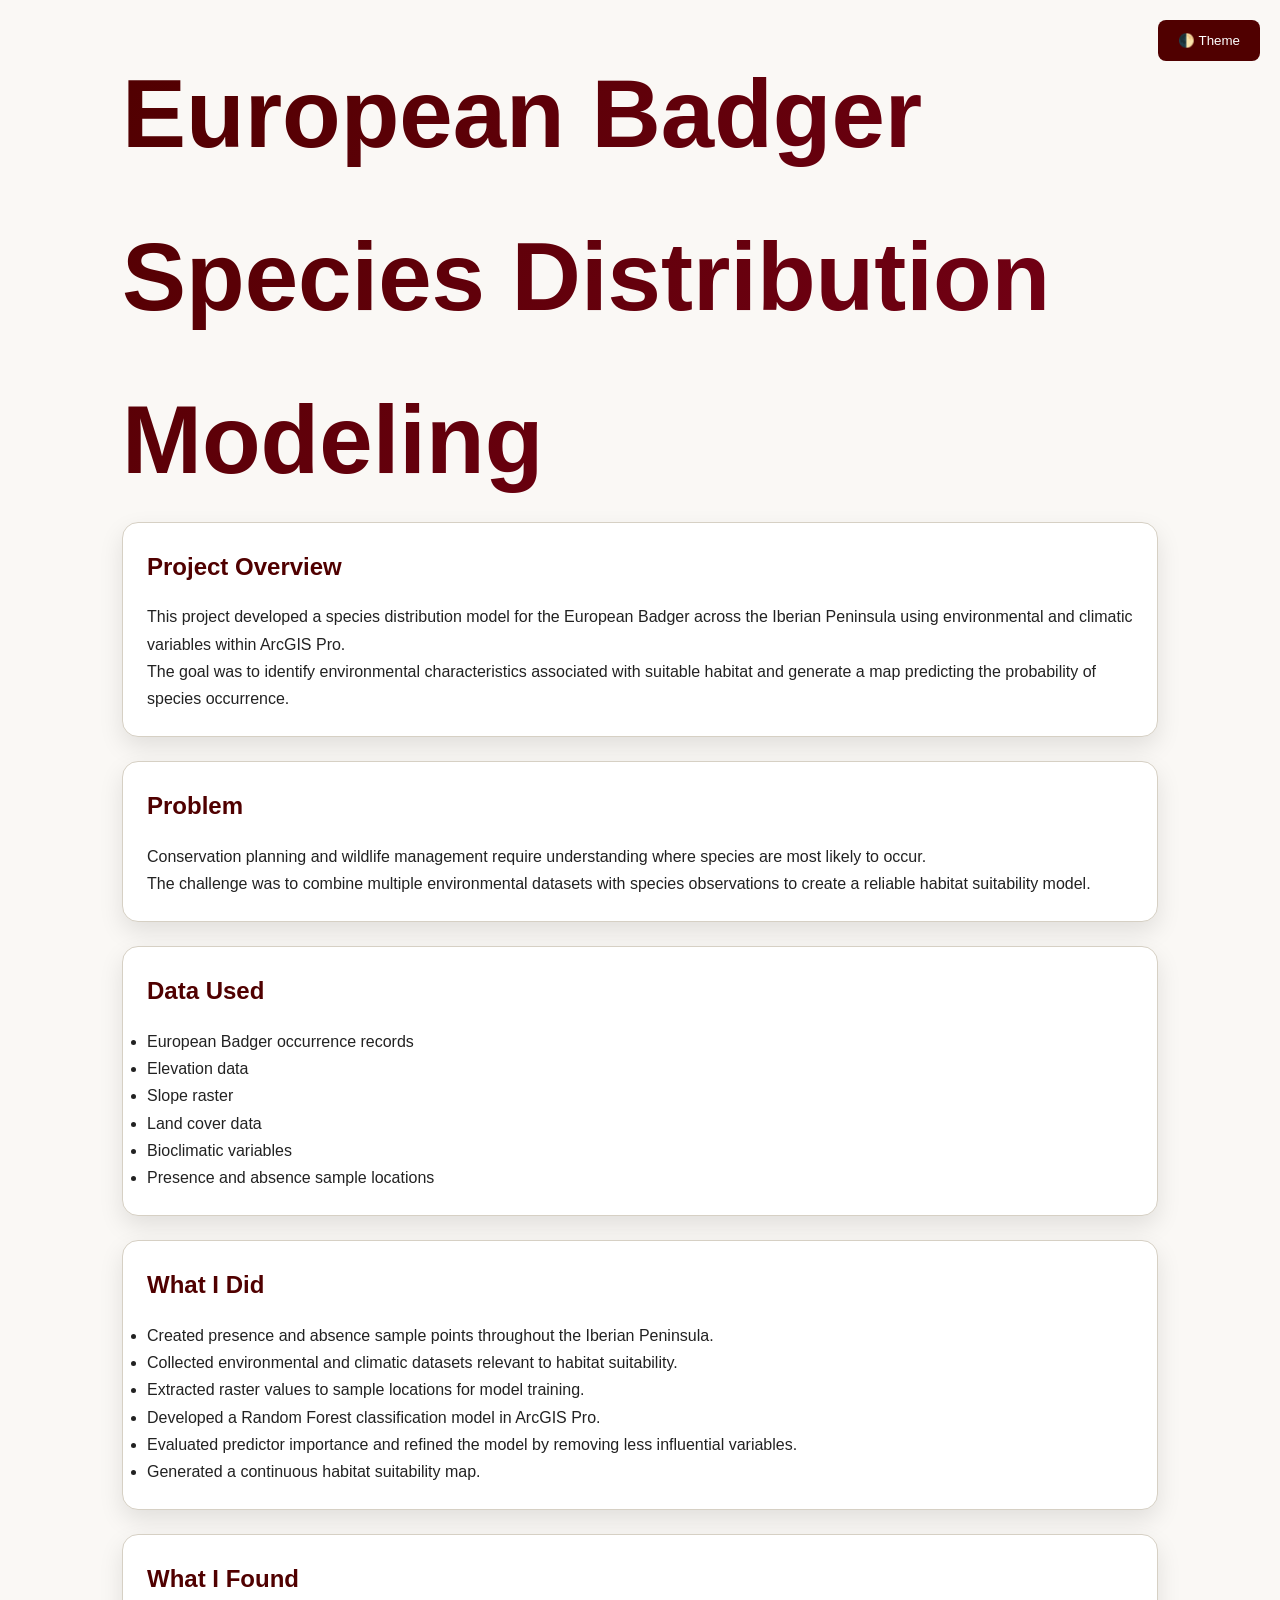
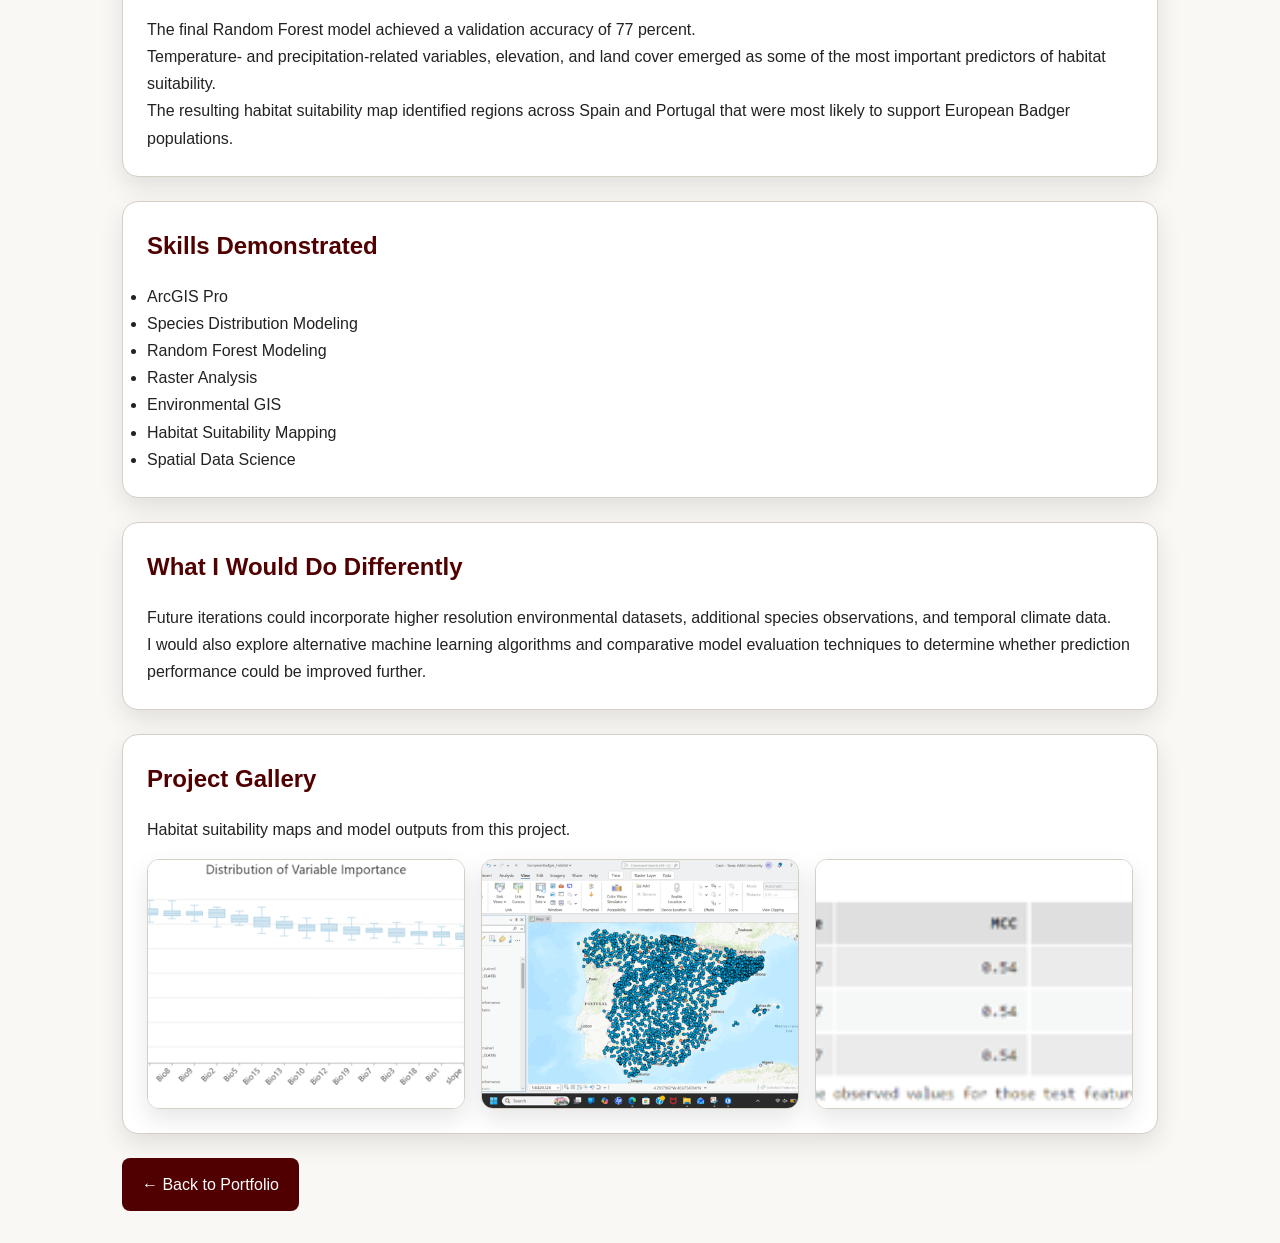
==== projects/badger-sdm.html @ 77e2843a "Updated to new site, included images" ====
<!DOCTYPE html>
<html lang="en">
	<head>
		<meta charset="UTF-8">
		<meta name="viewport" content="width=device-width, initial-scale=1.0">

		<title>European Badger Species Distribution Modeling</title>

		<link rel="stylesheet" href="../css/styles.css">
	</head>

	<body>

		<button
			class="theme-toggle"
			onclick="toggleTheme()">
			🌓 Theme
		</button>

		<div class="container">

			<h1 class="hero-name">
				European Badger Species Distribution Modeling
			</h1>

			<div class="project-section">

				<h2>Project Overview</h2>

				<p>
					This project developed a species distribution model
					for the European Badger across the Iberian Peninsula
					using environmental and climatic variables within
					ArcGIS Pro.
				</p>

				<p>
					The goal was to identify environmental characteristics
					associated with suitable habitat and generate a
					map predicting the probability of species occurrence.
				</p>

			</div>

			<div class="project-section">

				<h2>Problem</h2>

				<p>
					Conservation planning and wildlife management
					require understanding where species are most likely
					to occur.
				</p>

				<p>
					The challenge was to combine multiple environmental
					datasets with species observations to create a
					reliable habitat suitability model.
				</p>

			</div>

			<div class="project-section">

				<h2>Data Used</h2>

				<ul>
					<li>European Badger occurrence records</li>
					<li>Elevation data</li>
					<li>Slope raster</li>
					<li>Land cover data</li>
					<li>Bioclimatic variables</li>
					<li>Presence and absence sample locations</li>
				</ul>

			</div>

			<div class="project-section">

				<h2>What I Did</h2>

				<ul>
					<li>
						Created presence and absence sample points
						throughout the Iberian Peninsula.
					</li>

					<li>
						Collected environmental and climatic
						datasets relevant to habitat suitability.
					</li>

					<li>
						Extracted raster values to sample
						locations for model training.
					</li>

					<li>
						Developed a Random Forest classification
						model in ArcGIS Pro.
					</li>

					<li>
						Evaluated predictor importance and refined
						the model by removing less influential variables.
					</li>

					<li>
						Generated a continuous habitat suitability map.
					</li>
				</ul>

			</div>

			<div class="project-section">

				<h2>What I Found</h2>

				<p>
					The final Random Forest model achieved a
					validation accuracy of 77 percent.
				</p>

				<p>
					Temperature- and precipitation-related variables,
					elevation, and land cover emerged as some of
					the most important predictors of habitat suitability.
				</p>

				<p>
					The resulting habitat suitability map identified
					regions across Spain and Portugal that were most
					likely to support European Badger populations.
				</p>

			</div>

			<div class="project-section">

				<h2>Skills Demonstrated</h2>

				<ul>
					<li>ArcGIS Pro</li>
					<li>Species Distribution Modeling</li>
					<li>Random Forest Modeling</li>
					<li>Raster Analysis</li>
					<li>Environmental GIS</li>
					<li>Habitat Suitability Mapping</li>
					<li>Spatial Data Science</li>
				</ul>

			</div>

			<div class="project-section">

				<h2>What I Would Do Differently</h2>

				<p>
					Future iterations could incorporate higher
					resolution environmental datasets, additional
					species observations, and temporal climate data.
				</p>

				<p>
					I would also explore alternative machine learning
					algorithms and comparative model evaluation
					techniques to determine whether prediction
					performance could be improved further.
				</p>

			</div>
<div class="project-section">

	<h2>Project Gallery</h2>

	<p>
		Habitat suitability maps and model outputs
		from this project.
	</p>

	<div class="gallery-grid">

		<img
			src="../assets/badger/image1.png"
			alt="Badger Project Image 1"
			class="gallery-image">

		<img
			src="../assets/badger/image2.png"
			alt="Badger Project Image 2"
			class="gallery-image">

		<img
			src="../assets/badger/image3.png"
			alt="Badger Project Image 3"
			class="gallery-image">

	</div>

</div>
			<p>
				<a class="button" href="../index.html">
					← Back to Portfolio
				</a>
			</p>

		</div>

		<script src="../js/theme.js"></script>

	</body>
</html>
---- css/styles.css ----
:root {
	--tamu-maroon: #500000;
	--tamu-maroon-light: #7a0019;
	--cream: #f7f3eb;

	--bg: #faf8f5;
	--card: #ffffff;
	--text: #222222;
	--border: #d6d0c4;

	--shadow: 0 10px 25px rgba(0,0,0,.1);
}

[data-theme="dark"] {
	--bg: #151515;
	--card: #222222;
	--text: #f0f0f0;
	--border: #383838;
}

* {
	box-sizing: border-box;
	margin: 0;
	padding: 0;
}

html {
	scroll-behavior: smooth;
}

body {
	font-family: "Segoe UI", sans-serif;
	background: var(--bg);
	color: var(--text);
	line-height: 1.7;
	transition: .25s;
}

.container {
	max-width: 1100px;
	margin: auto;
	padding: 2rem;
}

.hero {
	text-align: center;
	padding: 5rem 1rem 3rem;
}

.hero-name {
	font-size: clamp(3rem, 8vw, 6rem);
	font-weight: 800;

	background: linear-gradient(
		135deg,
		var(--tamu-maroon),
		var(--tamu-maroon-light)
	);

	-webkit-background-clip: text;
	-webkit-text-fill-color: transparent;
	background-clip: text;
}

.subtitle {
	font-size: 1.1rem;
	margin-top: .5rem;
}

section {
	margin-bottom: 3rem;
}

h2 {
	color: var(--tamu-maroon);
	margin-bottom: 1rem;
}

[data-theme="dark"] h2 {
	color: #d6a46a;
}

.project-grid {
	display: grid;
	grid-template-columns: repeat(auto-fit, minmax(280px, 1fr));
	gap: 1.5rem;
}

.project-card {
	display: block;
	text-decoration: none;
	color: white;

	padding: 1.5rem;
	border-radius: 18px;

	background: linear-gradient(
		135deg,
		var(--tamu-maroon),
		var(--tamu-maroon-light)
	);

	box-shadow: var(--shadow);

	transition: .25s;
}

.project-card:hover {
	transform: translateY(-5px);
}

.project-card h3 {
	margin-bottom: .75rem;
}

.project-section {
	background: var(--card);
	border: 1px solid var(--border);
	border-radius: 16px;
	padding: 1.5rem;
	margin-bottom: 1.5rem;
	box-shadow: var(--shadow);
}

a {
	color: var(--tamu-maroon);
}

[data-theme="dark"] a {
	color: #d6a46a;
}

.button,
.theme-toggle {
	border: none;
	cursor: pointer;
	background: var(--tamu-maroon);
	color: white;
	padding: .8rem 1.25rem;
	border-radius: 8px;
	text-decoration: none;
	display: inline-block;
}

.theme-toggle {
	position: fixed;
	top: 20px;
	right: 20px;
	z-index: 100;
}

.resume-box {
	background: var(--card);
	border: 1px solid var(--border);
	border-radius: 16px;
	padding: 1.5rem;
}

footer {
	text-align: center;
	padding: 2rem;
}
.gallery-grid {
	display: grid;
	grid-template-columns: repeat(
		auto-fit,
		minmax(250px, 1fr)
	);
	gap: 1rem;
	margin-top: 1rem;
}

.gallery-image {
	width: 100%;
	height: 250px;
	object-fit: cover;
	border-radius: 12px;
	border: 1px solid var(--border);
	box-shadow: var(--shadow);
	transition: transform .2s ease;
}

.gallery-image:hover {
	transform: translateY(-4px);
}
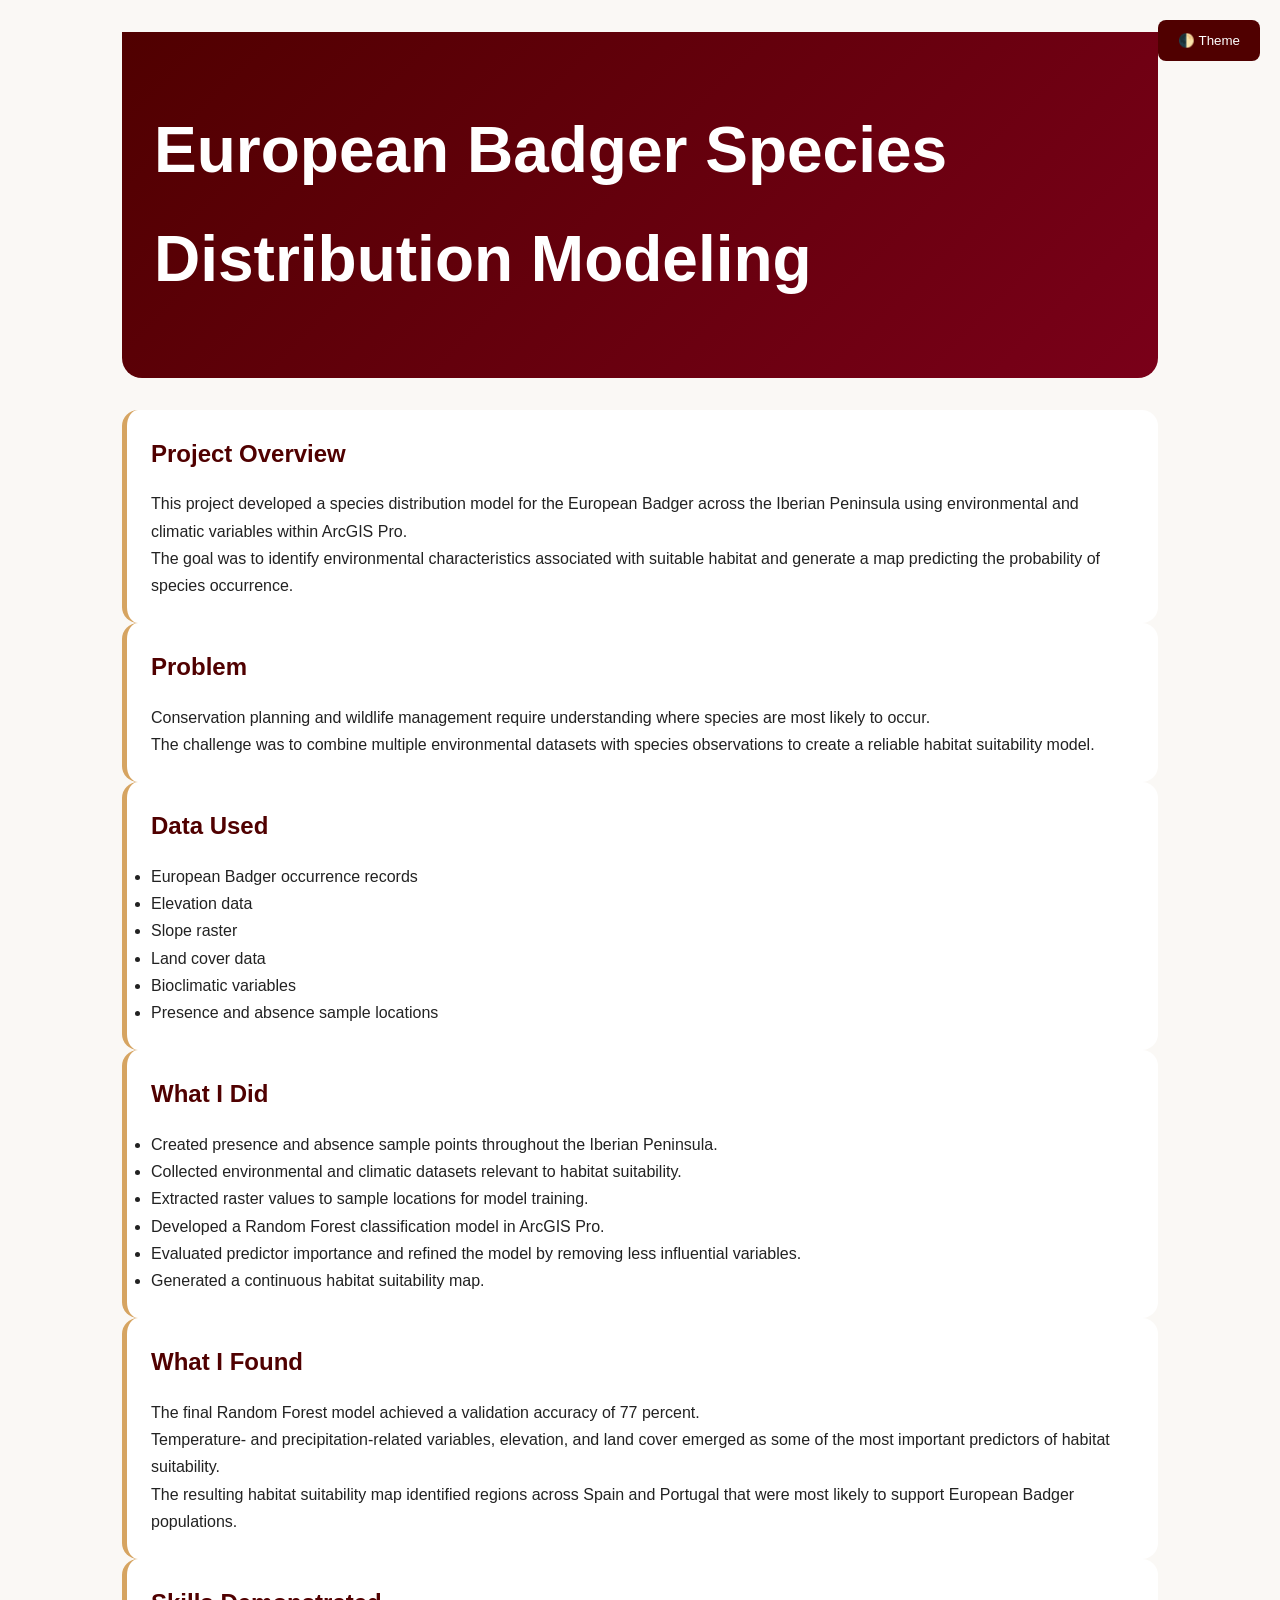
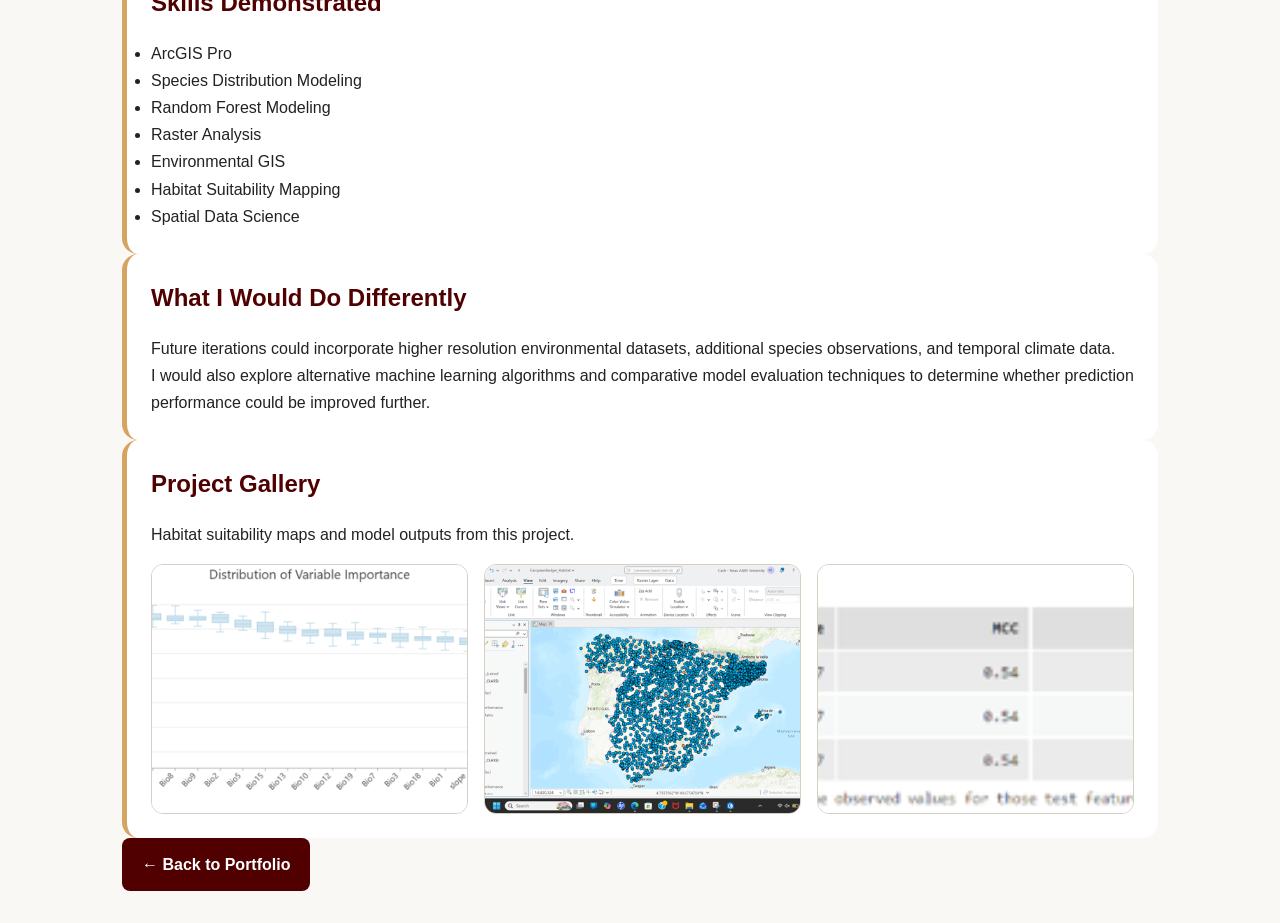
==== commit bb97f7f3: "Change styling" ====
--- a/projects/badger-sdm.html
+++ b/projects/badger-sdm.html
@@ -18,11 +18,11 @@
 		</button>
 
 		<div class="container">
-
-			<h1 class="hero-name">
-				European Badger Species Distribution Modeling
-			</h1>
-
+			<header class="project-hero">
+				<h1>
+					European Badger Species 						Distribution Modeling
+				</h1>
+			</header>
 			<div class="project-section">
 
 				<h2>Project Overview</h2>
--- a/css/styles.css
+++ b/css/styles.css
@@ -1,20 +1,21 @@
 :root {
+
 	--tamu-maroon: #500000;
 	--tamu-maroon-light: #7a0019;
-	--cream: #f7f3eb;
+
+	--tamu-gold: #d6a461;
 
 	--bg: #faf8f5;
 	--card: #ffffff;
 	--text: #222222;
 	--border: #d6d0c4;
-
-	--shadow: 0 10px 25px rgba(0,0,0,.1);
 }
 
 [data-theme="dark"] {
-	--bg: #151515;
-	--card: #222222;
-	--text: #f0f0f0;
+
+	--bg: #121212;
+	--card: #1f1f1f;
+	--text: #f5f5f5;
 	--border: #383838;
 }
 
@@ -43,23 +44,29 @@
 }
 
 .hero {
+	background: linear-gradient(
+		135deg,
+		#500000,
+		#7a0019
+	);
+
+	color: white;
+
 	text-align: center;
-	padding: 5rem 1rem 3rem;
+
+	padding: 5rem 1rem 4rem;
 }
 
 .hero-name {
 	font-size: clamp(3rem, 8vw, 6rem);
+
 	font-weight: 800;
 
-	background: linear-gradient(
-		135deg,
-		var(--tamu-maroon),
-		var(--tamu-maroon-light)
-	);
-
-	-webkit-background-clip: text;
-	-webkit-text-fill-color: transparent;
-	background-clip: text;
+	color: white;
+
+	background: none;
+
+	-webkit-text-fill-color: white;
 }
 
 .subtitle {
@@ -77,7 +84,7 @@
 }
 
 [data-theme="dark"] h2 {
-	color: #d6a46a;
+	color: var(--tamu-gold);
 }
 
 .project-grid {
@@ -87,18 +94,22 @@
 }
 
 .project-card {
+
 	display: block;
-	text-decoration: none;
-	color: white;
-
-	padding: 1.5rem;
-	border-radius: 18px;
 
 	background: linear-gradient(
 		135deg,
-		var(--tamu-maroon),
-		var(--tamu-maroon-light)
-	);
+		#500000,
+		#7a0019
+	);
+
+	color: white;
+
+	padding: 1.5rem;
+
+	border-radius: 18px;
+
+	text-decoration: none;
 
 	box-shadow: var(--shadow);
 
@@ -114,20 +125,25 @@
 }
 
 .project-section {
+
 	background: var(--card);
-	border: 1px solid var(--border);
+
+	border-left: 5px solid var(--tamu-gold);
+
 	border-radius: 16px;
+
 	padding: 1.5rem;
-	margin-bottom: 1.5rem;
+
 	box-shadow: var(--shadow);
 }
 
 a {
 	color: var(--tamu-maroon);
+	font-weight: 600;
 }
 
 [data-theme="dark"] a {
-	color: #d6a46a;
+	color: var(--tamu-gold);
 }
 
 .button,
@@ -182,4 +198,21 @@
 
 .gallery-image:hover {
 	transform: translateY(-4px);
+}
+.project-hero {
+	background: linear-gradient(
+		135deg,
+		#500000,
+		#7a0019
+	);
+
+	padding: 4rem 2rem;
+	border-radius: 0 0 20px 20px;
+	margin-bottom: 2rem;
+}
+
+.project-hero h1 {
+	color: white;
+	font-size: clamp(2.5rem, 5vw, 4rem);
+	margin: 0;
 }
